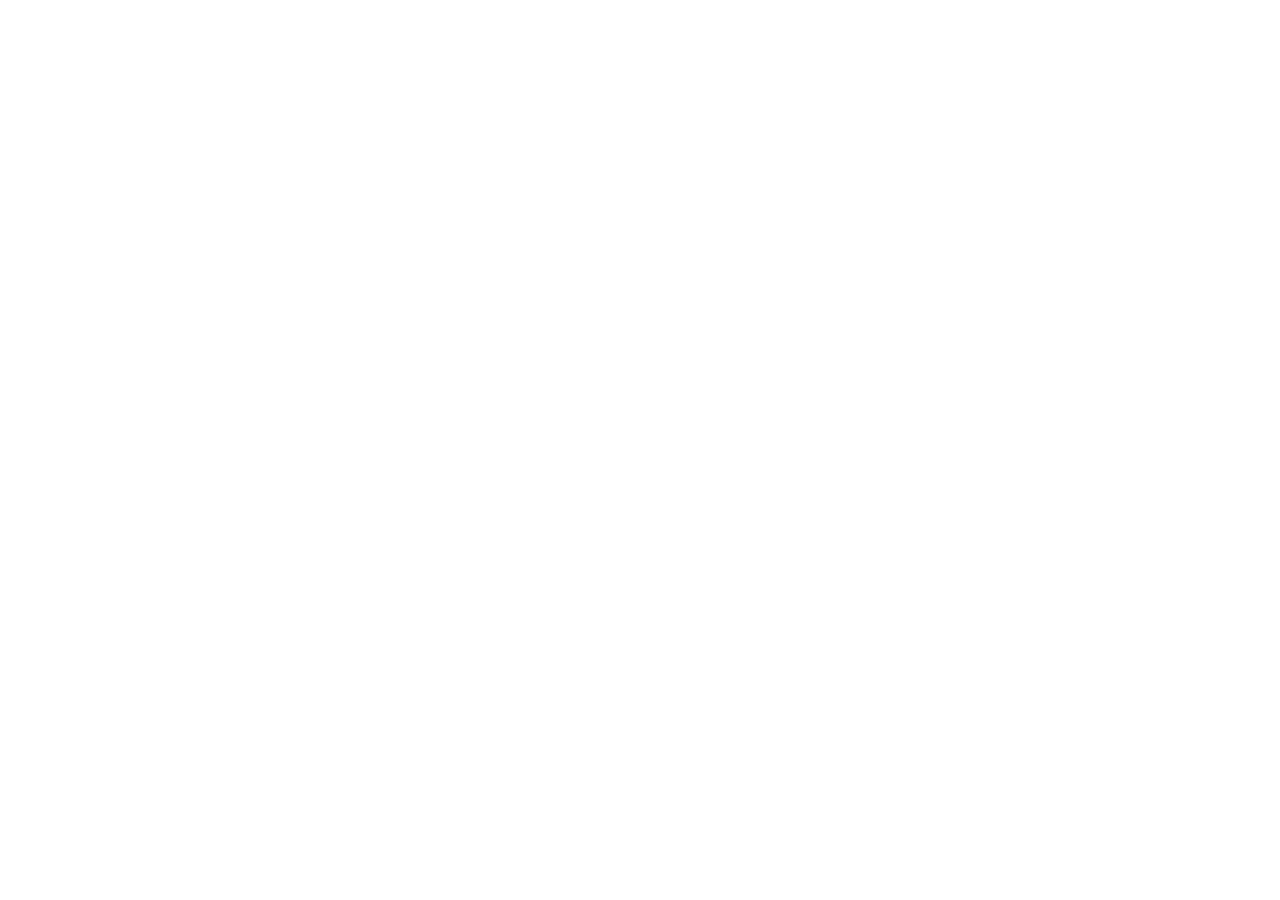
==== index.html @ 85b0a330 "DIO Pakistan" ====
<!doctype html>
<html lang="en">
  <head>
    <meta charset="UTF-8" />
    <meta name="viewport" content="width=device-width, initial-scale=1.0" />
    <title>DIO To-Do List</title>
    <meta name="description" content="A modern, responsive to-do list web application branded for DIO with dark mode, priority tags, categories, due dates, and smooth transitions." />
    <meta property="og:title" content="DIO To-Do List" />
    <meta property="og:description" content="A modern, responsive to-do list web application branded for DIO with dark mode, priority tags, categories, due dates, and smooth transitions." />
    <meta property="og:type" content="website" />
    <meta name="twitter:card" content="summary_large_image" />
    <link rel="preconnect" href="https://fonts.googleapis.com">
    <link rel="preconnect" href="https://fonts.gstatic.com" crossorigin>
    <link href="https://fonts.googleapis.com/css2?family=Outfit:wght@400;500;600;700&family=Plus+Jakarta+Sans:wght@400;500;600&display=swap" rel="stylesheet">
  </head>
  <body class="antialiased min-h-screen">
    <div id="root"></div>
    <script type="module" src="/src/main.tsx"></script>
  </body>
</html>
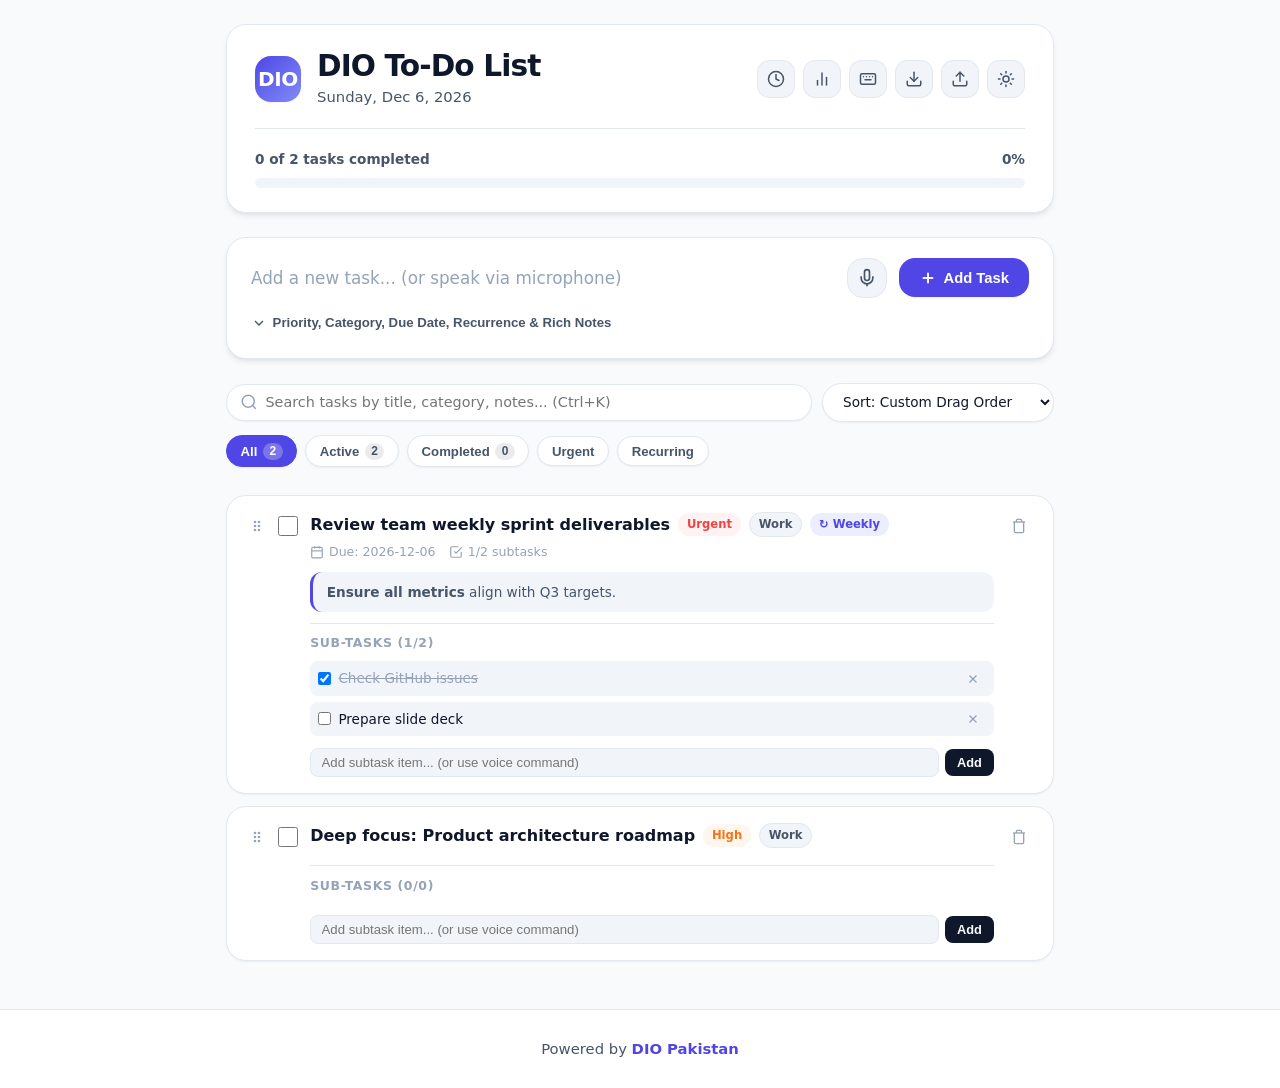
==== commit 7e2de862: "Update index.html" ====
--- a/index.html
+++ b/index.html
@@ -1,21 +1,2461 @@
-<!doctype html>
+<!DOCTYPE html>
 <html lang="en">
-  <head>
-    <meta charset="UTF-8" />
-    <meta name="viewport" content="width=device-width, initial-scale=1.0" />
-    <title>DIO To-Do List</title>
-    <meta name="description" content="A modern, responsive to-do list web application branded for DIO with dark mode, priority tags, categories, due dates, and smooth transitions." />
-    <meta property="og:title" content="DIO To-Do List" />
-    <meta property="og:description" content="A modern, responsive to-do list web application branded for DIO with dark mode, priority tags, categories, due dates, and smooth transitions." />
-    <meta property="og:type" content="website" />
-    <meta name="twitter:card" content="summary_large_image" />
-    <link rel="preconnect" href="https://fonts.googleapis.com">
-    <link rel="preconnect" href="https://fonts.gstatic.com" crossorigin>
-    <link href="https://fonts.googleapis.com/css2?family=Outfit:wght@400;500;600;700&family=Plus+Jakarta+Sans:wght@400;500;600&display=swap" rel="stylesheet">
-  </head>
-  <body class="antialiased min-h-screen">
-    <div id="root"></div>
-    <script type="module" src="/src/main.tsx"></script>
-  </body>
+<head>
+  <meta charset="UTF-8" />
+  <meta name="viewport" content="width=device-width, initial-scale=1.0" />
+  <title>DIO To-Do List</title>
+  <meta name="description" content="DIO To-Do List - Complete Single-File Productivity Suite" />
+  <style>
+    /* =========================================================
+       CSS VARIABLES & THEMES (Light, Dark, Deep Ocean Blue)
+       ========================================================= */
+    :root {
+      --font-sans: system-ui, -apple-system, BlinkMacSystemFont, "Segoe UI", Roboto, Oxygen, Ubuntu, Cantarell, "Helvetica Neue", sans-serif;
+      --font-mono: ui-monospace, SFMono-Regular, Menlo, Monaco, Consolas, monospace;
+
+      /* Light Theme Defaults */
+      --bg-primary: #f8fafc;
+      --bg-surface: #ffffff;
+      --bg-surface-subtle: #f1f5f9;
+      --bg-hover: #e2e8f0;
+      --border-color: #e2e8f0;
+      --border-subtle: #cbd5e1;
+
+      --text-primary: #0f172a;
+      --text-secondary: #475569;
+      --text-muted: #94a3b8;
+
+      --accent-primary: #4f46e5;
+      --accent-primary-hover: #4338ca;
+      --accent-primary-light: #eef2ff;
+      --accent-text: #ffffff;
+
+      --priority-urgent: #ef4444;
+      --priority-urgent-bg: #fef2f2;
+      --priority-high: #f97316;
+      --priority-high-bg: #fff7ed;
+      --priority-medium: #3b82f6;
+      --priority-medium-bg: #eff6ff;
+      --priority-low: #10b981;
+      --priority-low-bg: #ecfdf5;
+
+      --radius-sm: 8px;
+      --radius-md: 12px;
+      --radius-lg: 16px;
+      --radius-xl: 20px;
+      --radius-full: 9999px;
+
+      --shadow-sm: 0 1px 2px 0 rgba(0, 0, 0, 0.05);
+      --shadow-md: 0 4px 6px -1px rgba(0, 0, 0, 0.08), 0 2px 4px -2px rgba(0, 0, 0, 0.06);
+      --shadow-lg: 0 10px 15px -3px rgba(0, 0, 0, 0.08), 0 4px 6px -4px rgba(0, 0, 0, 0.04);
+      --shadow-xl: 0 20px 25px -5px rgba(0, 0, 0, 0.1), 0 8px 10px -6px rgba(0, 0, 0, 0.05);
+      --shadow-floating: 0 12px 24px -4px rgba(79, 70, 229, 0.25);
+
+      --transition-fast: 0.15s ease;
+      --transition-normal: 0.25s cubic-bezier(0.16, 1, 0.3, 1);
+    }
+
+    /* Dark Theme */
+    [data-theme="dark"] {
+      --bg-primary: #090d16;
+      --bg-surface: #131b2e;
+      --bg-surface-subtle: #1c2742;
+      --bg-hover: #263456;
+      --border-color: #24304d;
+      --border-subtle: #33436a;
+
+      --text-primary: #f8fafc;
+      --text-secondary: #cbd5e1;
+      --text-muted: #64748b;
+
+      --accent-primary: #6366f1;
+      --accent-primary-hover: #4f46e5;
+      --accent-primary-light: rgba(99, 102, 241, 0.18);
+      --accent-text: #ffffff;
+
+      --priority-urgent: #f87171;
+      --priority-urgent-bg: rgba(239, 68, 68, 0.15);
+      --priority-high: #fb923c;
+      --priority-high-bg: rgba(249, 115, 22, 0.15);
+      --priority-medium: #60a5fa;
+      --priority-medium-bg: rgba(59, 130, 246, 0.15);
+      --priority-low: #34d399;
+      --priority-low-bg: rgba(16, 185, 129, 0.15);
+
+      --shadow-sm: 0 1px 2px 0 rgba(0, 0, 0, 0.4);
+      --shadow-md: 0 4px 10px rgba(0, 0, 0, 0.5);
+      --shadow-lg: 0 10px 20px rgba(0, 0, 0, 0.6);
+      --shadow-xl: 0 20px 30px rgba(0, 0, 0, 0.7);
+      --shadow-floating: 0 12px 24px -4px rgba(99, 102, 241, 0.3);
+    }
+
+    /* Custom Deep Ocean Blue Theme */
+    [data-theme="blue"] {
+      --bg-primary: #0b192c;
+      --bg-surface: #1e3e62;
+      --bg-surface-subtle: #244870;
+      --bg-hover: #2d5584;
+      --border-color: #2d5584;
+      --border-subtle: #3b6b9e;
+
+      --text-primary: #ffffff;
+      --text-secondary: #d1e2f3;
+      --text-muted: #8eb0d4;
+
+      --accent-primary: #0081c9;
+      --accent-primary-hover: #006eb0;
+      --accent-primary-light: rgba(0, 129, 201, 0.22);
+      --accent-text: #ffffff;
+
+      --priority-urgent: #ff6b6b;
+      --priority-urgent-bg: rgba(255, 107, 107, 0.2);
+      --priority-high: #ffa94d;
+      --priority-high-bg: rgba(255, 169, 77, 0.2);
+      --priority-medium: #4dabf7;
+      --priority-medium-bg: rgba(77, 171, 247, 0.2);
+      --priority-low: #51cf66;
+      --priority-low-bg: rgba(81, 207, 102, 0.2);
+
+      --shadow-sm: 0 1px 2px 0 rgba(0, 0, 0, 0.3);
+      --shadow-md: 0 4px 10px rgba(0, 0, 0, 0.4);
+      --shadow-lg: 0 10px 20px rgba(0, 0, 0, 0.5);
+      --shadow-xl: 0 20px 30px rgba(0, 0, 0, 0.6);
+      --shadow-floating: 0 12px 24px -4px rgba(0, 129, 201, 0.4);
+    }
+
+    /* =========================================================
+       BASE & RESET
+       ========================================================= */
+    *, *::before, *::after {
+      box-sizing: border-box;
+      margin: 0;
+      padding: 0;
+    }
+
+    html {
+      scroll-behavior: smooth;
+      -webkit-tap-highlight-color: transparent;
+    }
+
+    body {
+      font-family: var(--font-sans);
+      background-color: var(--bg-primary);
+      color: var(--text-primary);
+      line-height: 1.5;
+      min-height: 100vh;
+      display: flex;
+      flex-direction: column;
+      transition: background-color var(--transition-normal), color var(--transition-normal);
+      overflow-x: hidden;
+    }
+
+    .app-container {
+      width: 100%;
+      max-width: 860px;
+      margin: 0 auto;
+      padding: 1.5rem 1rem 3rem 1rem;
+      flex: 1;
+      display: flex;
+      flex-direction: column;
+      gap: 1.5rem;
+    }
+
+    /* =========================================================
+       HEADER & MOBILE RESPONSIVENESS
+       ========================================================= */
+    .header-card {
+      background: var(--bg-surface);
+      border: 1px solid var(--border-color);
+      border-radius: var(--radius-xl);
+      padding: 1.5rem 1.75rem;
+      box-shadow: var(--shadow-md);
+      transition: all var(--transition-normal);
+    }
+
+    .header-top {
+      display: flex;
+      align-items: center;
+      justify-content: space-between;
+      gap: 1rem;
+      flex-wrap: wrap;
+    }
+
+    .header-brand {
+      display: flex;
+      align-items: center;
+      gap: 1rem;
+    }
+
+    .logo-badge {
+      width: 46px;
+      height: 46px;
+      border-radius: var(--radius-lg);
+      background: linear-gradient(135deg, var(--accent-primary), #818cf8);
+      color: #ffffff;
+      display: flex;
+      align-items: center;
+      justify-content: center;
+      font-weight: 800;
+      font-size: 1.25rem;
+      letter-spacing: -0.02em;
+      box-shadow: var(--shadow-sm);
+      flex-shrink: 0;
+    }
+
+    .header-titles {
+      display: flex;
+      flex-direction: column;
+    }
+
+    .app-title {
+      font-size: 1.85rem;
+      font-weight: 800;
+      letter-spacing: -0.03em;
+      color: var(--text-primary);
+      line-height: 1.15;
+    }
+
+    .header-date {
+      font-size: 0.925rem;
+      font-weight: 500;
+      color: var(--text-secondary);
+      margin-top: 0.2rem;
+    }
+
+    .header-controls {
+      display: flex;
+      align-items: center;
+      gap: 0.5rem;
+      flex-wrap: wrap;
+    }
+
+    .icon-btn {
+      background: var(--bg-surface-subtle);
+      border: 1px solid var(--border-color);
+      color: var(--text-secondary);
+      border-radius: var(--radius-md);
+      width: 38px;
+      height: 38px;
+      display: inline-flex;
+      align-items: center;
+      justify-content: center;
+      cursor: pointer;
+      transition: all var(--transition-fast);
+      position: relative;
+    }
+
+    .icon-btn:hover {
+      background: var(--bg-hover);
+      color: var(--text-primary);
+      border-color: var(--border-subtle);
+      transform: translateY(-1px);
+    }
+
+    .icon-btn:active {
+      transform: translateY(0);
+    }
+
+    .icon-btn svg {
+      width: 18px;
+      height: 18px;
+      stroke-width: 2;
+      stroke: currentColor;
+      fill: none;
+      stroke-linecap: round;
+      stroke-linejoin: round;
+    }
+
+    /* Mobile media queries: prominent title, date & centered controls */
+    @media (max-width: 640px) {
+      .header-card {
+        padding: 1.25rem 1rem;
+        text-align: center;
+      }
+      .header-top {
+        flex-direction: column;
+        align-items: center;
+        justify-content: center;
+        gap: 1rem;
+      }
+      .header-brand {
+        flex-direction: column;
+        align-items: center;
+        text-align: center;
+        gap: 0.75rem;
+      }
+      .app-title {
+        font-size: 2.15rem !important;
+        font-weight: 900;
+        line-height: 1.1;
+      }
+      .header-date {
+        font-size: 1.05rem !important;
+        font-weight: 600;
+        margin-top: 0.35rem;
+      }
+      .header-controls {
+        width: 100%;
+        justify-content: center;
+        gap: 0.65rem;
+      }
+      .icon-btn {
+        width: 42px;
+        height: 42px;
+      }
+    }
+
+    /* =========================================================
+       PROGRESS BAR
+       ========================================================= */
+    .progress-section {
+      margin-top: 1.25rem;
+      padding-top: 1.25rem;
+      border-top: 1px solid var(--border-color);
+    }
+
+    .progress-labels {
+      display: flex;
+      justify-content: space-between;
+      align-items: center;
+      font-size: 0.85rem;
+      font-weight: 600;
+      color: var(--text-secondary);
+      margin-bottom: 0.5rem;
+    }
+
+    .progress-track {
+      width: 100%;
+      height: 10px;
+      background: var(--bg-surface-subtle);
+      border-radius: var(--radius-full);
+      overflow: hidden;
+      position: relative;
+    }
+
+    .progress-fill {
+      height: 100%;
+      background: linear-gradient(90deg, var(--accent-primary), #10b981);
+      border-radius: var(--radius-full);
+      transition: width 0.4s cubic-bezier(0.16, 1, 0.3, 1);
+      width: 0%;
+    }
+
+    /* =========================================================
+       TASK INPUT AREA
+       ========================================================= */
+    .task-input-card {
+      background: var(--bg-surface);
+      border: 1px solid var(--border-color);
+      border-radius: var(--radius-xl);
+      padding: 1.25rem 1.5rem;
+      box-shadow: var(--shadow-md);
+      display: flex;
+      flex-direction: column;
+      gap: 0.85rem;
+      transition: all var(--transition-normal);
+    }
+
+    .task-input-main {
+      display: flex;
+      align-items: center;
+      gap: 0.75rem;
+    }
+
+    .task-main-input {
+      flex: 1;
+      font-family: inherit;
+      font-size: 1.05rem;
+      font-weight: 500;
+      color: var(--text-primary);
+      background: transparent;
+      border: none;
+      outline: none;
+    }
+
+    .task-main-input::placeholder {
+      color: var(--text-muted);
+    }
+
+    .voice-btn {
+      background: var(--bg-surface-subtle);
+      border: 1px solid var(--border-color);
+      color: var(--text-secondary);
+      border-radius: var(--radius-lg);
+      width: 40px;
+      height: 40px;
+      display: inline-flex;
+      align-items: center;
+      justify-content: center;
+      cursor: pointer;
+      transition: all var(--transition-fast);
+      flex-shrink: 0;
+    }
+
+    .voice-btn:hover {
+      color: var(--text-primary);
+      background: var(--bg-hover);
+    }
+
+    .voice-btn.listening {
+      background: #ef4444;
+      color: #ffffff;
+      border-color: #dc2626;
+      animation: pulse 1.2s infinite;
+    }
+
+    @keyframes pulse {
+      0% { transform: scale(1); box-shadow: 0 0 0 0 rgba(239, 68, 68, 0.5); }
+      70% { transform: scale(1.05); box-shadow: 0 0 0 10px rgba(239, 68, 68, 0); }
+      100% { transform: scale(1); box-shadow: 0 0 0 0 rgba(239, 68, 68, 0); }
+    }
+
+    .add-task-btn {
+      background: var(--accent-primary);
+      color: var(--accent-text);
+      border: none;
+      border-radius: var(--radius-lg);
+      padding: 0.65rem 1.25rem;
+      font-size: 0.925rem;
+      font-weight: 600;
+      display: inline-flex;
+      align-items: center;
+      gap: 0.4rem;
+      cursor: pointer;
+      transition: all var(--transition-fast);
+      box-shadow: var(--shadow-sm);
+      flex-shrink: 0;
+    }
+
+    .add-task-btn:hover {
+      background: var(--accent-primary-hover);
+      transform: translateY(-1px);
+      box-shadow: var(--shadow-md);
+    }
+
+    .voice-banner {
+      display: none;
+      padding: 0.6rem 0.9rem;
+      border-radius: var(--radius-md);
+      font-size: 0.85rem;
+      animation: fadeIn 0.2s ease-out;
+    }
+
+    .voice-banner.active {
+      display: flex;
+      align-items: center;
+      justify-content: space-between;
+      background: #fef2f2;
+      border: 1px solid #fecaca;
+      color: #b91c1c;
+    }
+
+    [data-theme="dark"] .voice-banner.active {
+      background: rgba(239, 68, 68, 0.15);
+      border-color: rgba(239, 68, 68, 0.3);
+      color: #fca5a5;
+    }
+
+    .voice-feedback {
+      display: none;
+      padding: 0.6rem 0.9rem;
+      border-radius: var(--radius-md);
+      font-size: 0.85rem;
+      font-weight: 500;
+    }
+
+    .voice-feedback.success {
+      display: flex;
+      align-items: center;
+      gap: 0.5rem;
+      background: #ecfdf5;
+      border: 1px solid #a7f3d0;
+      color: #065f46;
+    }
+
+    .voice-feedback.error {
+      display: flex;
+      align-items: center;
+      gap: 0.5rem;
+      background: #fef2f2;
+      border: 1px solid #fecaca;
+      color: #991b1b;
+    }
+
+    [data-theme="dark"] .voice-feedback.success {
+      background: rgba(16, 185, 129, 0.15);
+      border-color: rgba(16, 185, 129, 0.3);
+      color: #6ee7b7;
+    }
+
+    [data-theme="dark"] .voice-feedback.error {
+      background: rgba(239, 68, 68, 0.15);
+      border-color: rgba(239, 68, 68, 0.3);
+      color: #fca5a5;
+    }
+
+    .task-details-toggle {
+      background: none;
+      border: none;
+      color: var(--text-secondary);
+      font-size: 0.825rem;
+      font-weight: 600;
+      cursor: pointer;
+      display: inline-flex;
+      align-items: center;
+      gap: 0.35rem;
+      padding: 0.2rem 0;
+    }
+
+    .task-details-toggle:hover {
+      color: var(--text-primary);
+    }
+
+    .task-details-panel {
+      display: none;
+      flex-direction: column;
+      gap: 0.85rem;
+      padding-top: 0.85rem;
+      border-top: 1px dashed var(--border-color);
+    }
+
+    .task-details-panel.open {
+      display: flex;
+    }
+
+    .details-grid {
+      display: grid;
+      grid-template-columns: repeat(auto-fit, minmax(180px, 1fr));
+      gap: 0.75rem;
+    }
+
+    .form-group {
+      display: flex;
+      flex-direction: column;
+      gap: 0.3rem;
+    }
+
+    .form-group label {
+      font-size: 0.75rem;
+      font-weight: 700;
+      text-transform: uppercase;
+      letter-spacing: 0.04em;
+      color: var(--text-muted);
+    }
+
+    .form-select, .form-input {
+      font-family: inherit;
+      font-size: 0.875rem;
+      padding: 0.5rem 0.75rem;
+      border-radius: var(--radius-md);
+      border: 1px solid var(--border-color);
+      background: var(--bg-surface-subtle);
+      color: var(--text-primary);
+      outline: none;
+      transition: border-color var(--transition-fast);
+    }
+
+    .form-select:focus, .form-input:focus {
+      border-color: var(--accent-primary);
+    }
+
+    /* Rich Text Toolbar for Task Notes */
+    .richtext-toolbar {
+      display: flex;
+      align-items: center;
+      gap: 0.25rem;
+      background: var(--bg-surface-subtle);
+      border: 1px solid var(--border-color);
+      border-bottom: none;
+      border-top-left-radius: var(--radius-md);
+      border-top-right-radius: var(--radius-md);
+      padding: 0.35rem 0.5rem;
+      flex-wrap: wrap;
+    }
+
+    .rt-btn {
+      background: transparent;
+      border: none;
+      color: var(--text-secondary);
+      border-radius: var(--radius-sm);
+      width: 28px;
+      height: 28px;
+      display: inline-flex;
+      align-items: center;
+      justify-content: center;
+      font-size: 0.85rem;
+      font-weight: 700;
+      cursor: pointer;
+    }
+
+    .rt-btn:hover {
+      background: var(--bg-hover);
+      color: var(--text-primary);
+    }
+
+    .richtext-editor {
+      min-height: 70px;
+      max-height: 160px;
+      overflow-y: auto;
+      border: 1px solid var(--border-color);
+      border-bottom-left-radius: var(--radius-md);
+      border-bottom-right-radius: var(--radius-md);
+      padding: 0.6rem 0.75rem;
+      font-size: 0.875rem;
+      color: var(--text-primary);
+      background: var(--bg-surface-subtle);
+      outline: none;
+    }
+
+    .richtext-editor:focus {
+      border-color: var(--accent-primary);
+    }
+
+    /* =========================================================
+       SEARCH, FILTERS & CATEGORIES
+       ========================================================= */
+    .controls-bar {
+      display: flex;
+      flex-direction: column;
+      gap: 0.85rem;
+    }
+
+    .search-row {
+      display: flex;
+      gap: 0.65rem;
+      align-items: center;
+    }
+
+    .search-box {
+      flex: 1;
+      position: relative;
+      display: flex;
+      align-items: center;
+    }
+
+    .search-icon {
+      position: absolute;
+      left: 0.85rem;
+      color: var(--text-muted);
+      pointer-events: none;
+      width: 18px;
+      height: 18px;
+    }
+
+    .search-input {
+      width: 100%;
+      padding: 0.6rem 1rem 0.6rem 2.4rem;
+      border-radius: var(--radius-xl);
+      border: 1px solid var(--border-color);
+      background: var(--bg-surface);
+      color: var(--text-primary);
+      font-family: inherit;
+      font-size: 0.9rem;
+      outline: none;
+      box-shadow: var(--shadow-sm);
+      transition: all var(--transition-fast);
+    }
+
+    .search-input:focus {
+      border-color: var(--accent-primary);
+      box-shadow: 0 0 0 3px var(--accent-primary-light);
+    }
+
+    .sort-select {
+      font-family: inherit;
+      font-size: 0.85rem;
+      font-weight: 500;
+      padding: 0.6rem 1rem;
+      border-radius: var(--radius-xl);
+      border: 1px solid var(--border-color);
+      background: var(--bg-surface);
+      color: var(--text-primary);
+      outline: none;
+      cursor: pointer;
+      box-shadow: var(--shadow-sm);
+    }
+
+    .filter-pills {
+      display: flex;
+      align-items: center;
+      gap: 0.5rem;
+      overflow-x: auto;
+      padding-bottom: 0.25rem;
+      scrollbar-width: none;
+    }
+
+    .filter-pills::-webkit-scrollbar {
+      display: none;
+    }
+
+    .filter-pill {
+      background: var(--bg-surface);
+      border: 1px solid var(--border-color);
+      color: var(--text-secondary);
+      padding: 0.4rem 0.85rem;
+      border-radius: var(--radius-full);
+      font-size: 0.825rem;
+      font-weight: 600;
+      cursor: pointer;
+      white-space: nowrap;
+      transition: all var(--transition-fast);
+      box-shadow: var(--shadow-sm);
+      display: inline-flex;
+      align-items: center;
+      gap: 0.35rem;
+    }
+
+    .filter-pill:hover {
+      background: var(--bg-surface-subtle);
+      color: var(--text-primary);
+    }
+
+    .filter-pill.active {
+      background: var(--accent-primary);
+      color: var(--accent-text);
+      border-color: var(--accent-primary);
+    }
+
+    .filter-count {
+      background: rgba(0, 0, 0, 0.08);
+      padding: 0.1rem 0.4rem;
+      border-radius: var(--radius-full);
+      font-size: 0.75rem;
+    }
+
+    .filter-pill.active .filter-count {
+      background: rgba(255, 255, 255, 0.25);
+    }
+
+    /* =========================================================
+       TASK LIST & DRAG-AND-DROP REORDERING
+       ========================================================= */
+    .task-list {
+      list-style: none;
+      display: flex;
+      flex-direction: column;
+      gap: 0.75rem;
+    }
+
+    .task-item {
+      background: var(--bg-surface);
+      border: 1px solid var(--border-color);
+      border-radius: var(--radius-xl);
+      padding: 1rem 1.25rem;
+      box-shadow: var(--shadow-sm);
+      display: flex;
+      flex-direction: column;
+      gap: 0.75rem;
+      transition: transform var(--transition-fast), box-shadow var(--transition-fast), border-color var(--transition-fast);
+      position: relative;
+    }
+
+    .task-item:hover {
+      box-shadow: var(--shadow-md);
+      border-color: var(--border-subtle);
+    }
+
+    .task-item.dragging {
+      opacity: 0.5;
+      transform: scale(0.98);
+      border-style: dashed;
+    }
+
+    .task-item.drag-over {
+      border-color: var(--accent-primary);
+      box-shadow: 0 0 0 2px var(--accent-primary);
+    }
+
+    .task-item.completed-task {
+      opacity: 0.7;
+    }
+
+    .task-item.completed-task .task-title-text {
+      text-decoration: line-through;
+      color: var(--text-muted);
+    }
+
+    .task-main-row {
+      display: flex;
+      align-items: flex-start;
+      gap: 0.75rem;
+    }
+
+    .drag-handle {
+      cursor: grab;
+      color: var(--text-muted);
+      margin-top: 0.25rem;
+      padding: 0.1rem;
+      display: inline-flex;
+      align-items: center;
+      justify-content: center;
+    }
+
+    .drag-handle:active {
+      cursor: grabbing;
+    }
+
+    .task-checkbox {
+      margin-top: 0.25rem;
+      width: 20px;
+      height: 20px;
+      border-radius: var(--radius-sm);
+      accent-color: var(--accent-primary);
+      cursor: pointer;
+    }
+
+    .task-content {
+      flex: 1;
+      display: flex;
+      flex-direction: column;
+      gap: 0.35rem;
+      min-width: 0;
+    }
+
+    .task-title-row {
+      display: flex;
+      align-items: center;
+      gap: 0.5rem;
+      flex-wrap: wrap;
+    }
+
+    .task-title-text {
+      font-size: 1rem;
+      font-weight: 600;
+      color: var(--text-primary);
+      word-break: break-word;
+    }
+
+    .badge {
+      font-size: 0.725rem;
+      font-weight: 700;
+      padding: 0.18rem 0.55rem;
+      border-radius: var(--radius-full);
+      display: inline-flex;
+      align-items: center;
+      gap: 0.25rem;
+      text-transform: capitalize;
+    }
+
+    .badge-urgent { background: var(--priority-urgent-bg); color: var(--priority-urgent); }
+    .badge-high { background: var(--priority-high-bg); color: var(--priority-high); }
+    .badge-medium { background: var(--priority-medium-bg); color: var(--priority-medium); }
+    .badge-low { background: var(--priority-low-bg); color: var(--priority-low); }
+
+    .badge-category {
+      background: var(--bg-surface-subtle);
+      color: var(--text-secondary);
+      border: 1px solid var(--border-color);
+    }
+
+    .badge-recurring {
+      background: rgba(129, 140, 248, 0.15);
+      color: #4f46e5;
+    }
+
+    [data-theme="dark"] .badge-recurring {
+      color: #a5b4fc;
+    }
+
+    .task-meta-row {
+      display: flex;
+      align-items: center;
+      gap: 0.85rem;
+      font-size: 0.785rem;
+      color: var(--text-muted);
+      flex-wrap: wrap;
+    }
+
+    .meta-item {
+      display: inline-flex;
+      align-items: center;
+      gap: 0.3rem;
+    }
+
+    .meta-item.overdue {
+      color: #ef4444;
+      font-weight: 600;
+    }
+
+    .task-actions {
+      display: flex;
+      align-items: center;
+      gap: 0.35rem;
+    }
+
+    .action-btn {
+      background: transparent;
+      border: none;
+      color: var(--text-muted);
+      padding: 0.35rem;
+      border-radius: var(--radius-sm);
+      cursor: pointer;
+      display: inline-flex;
+      align-items: center;
+      justify-content: center;
+      transition: all var(--transition-fast);
+    }
+
+    .action-btn:hover {
+      background: var(--bg-surface-subtle);
+      color: var(--text-primary);
+    }
+
+    .action-btn.delete-btn:hover {
+      color: #ef4444;
+      background: #fef2f2;
+    }
+
+    [data-theme="dark"] .action-btn.delete-btn:hover {
+      background: rgba(239, 68, 68, 0.2);
+    }
+
+    /* Sub-tasks Section */
+    .subtasks-box {
+      margin-top: 0.35rem;
+      padding-top: 0.65rem;
+      border-top: 1px solid var(--border-color);
+      display: flex;
+      flex-direction: column;
+      gap: 0.5rem;
+    }
+
+    .subtask-header {
+      display: flex;
+      align-items: center;
+      justify-content: space-between;
+      font-size: 0.78rem;
+      font-weight: 700;
+      text-transform: uppercase;
+      letter-spacing: 0.05em;
+      color: var(--text-muted);
+    }
+
+    .subtask-list {
+      list-style: none;
+      display: flex;
+      flex-direction: column;
+      gap: 0.35rem;
+    }
+
+    .subtask-item {
+      display: flex;
+      align-items: center;
+      justify-content: space-between;
+      gap: 0.5rem;
+      padding: 0.3rem 0.5rem;
+      background: var(--bg-surface-subtle);
+      border-radius: var(--radius-sm);
+      font-size: 0.85rem;
+    }
+
+    .subtask-label {
+      display: flex;
+      align-items: center;
+      gap: 0.45rem;
+      cursor: pointer;
+      flex: 1;
+    }
+
+    .subtask-label.completed span {
+      text-decoration: line-through;
+      color: var(--text-muted);
+    }
+
+    .subtask-add-form {
+      display: flex;
+      align-items: center;
+      gap: 0.4rem;
+      margin-top: 0.2rem;
+    }
+
+    .subtask-input {
+      flex: 1;
+      padding: 0.4rem 0.65rem;
+      border-radius: var(--radius-sm);
+      border: 1px solid var(--border-color);
+      background: var(--bg-surface-subtle);
+      color: var(--text-primary);
+      font-size: 0.825rem;
+      outline: none;
+    }
+
+    .subtask-input:focus {
+      border-color: var(--accent-primary);
+    }
+
+    .subtask-btn {
+      padding: 0.4rem 0.75rem;
+      background: var(--text-primary);
+      color: var(--bg-primary);
+      border: none;
+      border-radius: var(--radius-sm);
+      font-size: 0.8rem;
+      font-weight: 600;
+      cursor: pointer;
+    }
+
+    .task-notes-preview {
+      background: var(--bg-surface-subtle);
+      padding: 0.6rem 0.85rem;
+      border-radius: var(--radius-md);
+      font-size: 0.85rem;
+      color: var(--text-secondary);
+      border-left: 3px solid var(--accent-primary);
+      margin-top: 0.3rem;
+    }
+
+    .empty-state {
+      text-align: center;
+      padding: 3rem 1.5rem;
+      background: var(--bg-surface);
+      border: 2px dashed var(--border-color);
+      border-radius: var(--radius-xl);
+      color: var(--text-muted);
+      display: flex;
+      flex-direction: column;
+      align-items: center;
+      gap: 0.75rem;
+    }
+
+    .empty-state svg {
+      width: 48px;
+      height: 48px;
+      color: var(--text-muted);
+      opacity: 0.6;
+    }
+
+    /* =========================================================
+       MODALS (Pomodoro, Analytics, Shortcuts)
+       ========================================================= */
+    .modal-overlay {
+      position: fixed;
+      inset: 0;
+      background: rgba(0, 0, 0, 0.6);
+      backdrop-filter: blur(4px);
+      display: none;
+      align-items: center;
+      justify-content: center;
+      z-index: 1000;
+      padding: 1rem;
+      animation: fadeIn 0.2s ease-out;
+    }
+
+    .modal-overlay.open {
+      display: flex;
+    }
+
+    .modal-card {
+      background: var(--bg-surface);
+      border: 1px solid var(--border-color);
+      border-radius: var(--radius-xl);
+      box-shadow: var(--shadow-xl);
+      width: 100%;
+      max-width: 540px;
+      max-height: 90vh;
+      overflow-y: auto;
+      padding: 1.75rem;
+      position: relative;
+      animation: modalPop 0.25s cubic-bezier(0.16, 1, 0.3, 1);
+    }
+
+    @keyframes modalPop {
+      0% { transform: scale(0.95) translateY(10px); opacity: 0; }
+      100% { transform: scale(1) translateY(0); opacity: 1; }
+    }
+
+    @keyframes fadeIn {
+      from { opacity: 0; }
+      to { opacity: 1; }
+    }
+
+    .modal-header {
+      display: flex;
+      align-items: center;
+      justify-content: space-between;
+      margin-bottom: 1.25rem;
+      padding-bottom: 0.75rem;
+      border-bottom: 1px solid var(--border-color);
+    }
+
+    .modal-title {
+      font-size: 1.25rem;
+      font-weight: 700;
+      color: var(--text-primary);
+      display: flex;
+      align-items: center;
+      gap: 0.5rem;
+    }
+
+    .modal-close {
+      background: transparent;
+      border: none;
+      color: var(--text-muted);
+      cursor: pointer;
+      padding: 0.3rem;
+      border-radius: var(--radius-sm);
+    }
+
+    .modal-close:hover {
+      color: var(--text-primary);
+      background: var(--bg-hover);
+    }
+
+    /* Pomodoro Timer Modal */
+    .pomo-display {
+      text-align: center;
+      padding: 1.5rem 0;
+    }
+
+    .pomo-mode-tabs {
+      display: flex;
+      justify-content: center;
+      gap: 0.5rem;
+      margin-bottom: 1.25rem;
+    }
+
+    .pomo-tab {
+      padding: 0.4rem 0.85rem;
+      border-radius: var(--radius-full);
+      border: 1px solid var(--border-color);
+      background: var(--bg-surface-subtle);
+      color: var(--text-secondary);
+      font-size: 0.85rem;
+      font-weight: 600;
+      cursor: pointer;
+    }
+
+    .pomo-tab.active {
+      background: var(--accent-primary);
+      color: #fff;
+      border-color: var(--accent-primary);
+    }
+
+    .pomo-time {
+      font-family: var(--font-mono);
+      font-size: 4rem;
+      font-weight: 800;
+      letter-spacing: -0.02em;
+      color: var(--text-primary);
+      margin-bottom: 1.25rem;
+    }
+
+    .pomo-controls {
+      display: flex;
+      justify-content: center;
+      gap: 0.75rem;
+    }
+
+    .pomo-btn {
+      padding: 0.65rem 1.5rem;
+      border-radius: var(--radius-lg);
+      font-weight: 700;
+      font-size: 0.95rem;
+      cursor: pointer;
+      border: none;
+    }
+
+    .pomo-btn.start { background: var(--accent-primary); color: #fff; }
+    .pomo-btn.pause { background: #f97316; color: #fff; }
+    .pomo-btn.reset { background: var(--bg-surface-subtle); border: 1px solid var(--border-color); color: var(--text-primary); }
+
+    /* Analytics Modal */
+    .analytics-grid {
+      display: grid;
+      grid-template-columns: repeat(2, 1fr);
+      gap: 1rem;
+      margin-bottom: 1.5rem;
+    }
+
+    .stat-card {
+      background: var(--bg-surface-subtle);
+      padding: 1rem;
+      border-radius: var(--radius-lg);
+      border: 1px solid var(--border-color);
+      text-align: center;
+    }
+
+    .stat-value {
+      font-size: 1.85rem;
+      font-weight: 800;
+      color: var(--accent-primary);
+    }
+
+    .stat-label {
+      font-size: 0.8rem;
+      font-weight: 600;
+      color: var(--text-muted);
+      text-transform: uppercase;
+      letter-spacing: 0.04em;
+    }
+
+    .analytics-bars {
+      display: flex;
+      flex-direction: column;
+      gap: 0.75rem;
+    }
+
+    .bar-row {
+      display: flex;
+      flex-direction: column;
+      gap: 0.25rem;
+    }
+
+    .bar-meta {
+      display: flex;
+      justify-content: space-between;
+      font-size: 0.8rem;
+      font-weight: 600;
+      color: var(--text-secondary);
+    }
+
+    .bar-track {
+      height: 8px;
+      background: var(--bg-surface-subtle);
+      border-radius: var(--radius-full);
+      overflow: hidden;
+    }
+
+    .bar-fill {
+      height: 100%;
+      background: var(--accent-primary);
+      border-radius: var(--radius-full);
+    }
+
+    /* Shortcuts Table */
+    .shortcuts-list {
+      display: flex;
+      flex-direction: column;
+      gap: 0.65rem;
+    }
+
+    .shortcut-row {
+      display: flex;
+      align-items: center;
+      justify-content: space-between;
+      padding: 0.45rem 0.65rem;
+      background: var(--bg-surface-subtle);
+      border-radius: var(--radius-md);
+      font-size: 0.875rem;
+    }
+
+    .shortcut-key {
+      font-family: var(--font-mono);
+      background: var(--bg-surface);
+      border: 1px solid var(--border-subtle);
+      border-bottom-width: 2px;
+      padding: 0.15rem 0.5rem;
+      border-radius: var(--radius-sm);
+      font-size: 0.75rem;
+      font-weight: 700;
+      color: var(--text-primary);
+    }
+
+    /* =========================================================
+       FLOATING SCROLL TO TOP BUTTON
+       ========================================================= */
+    .scroll-top-btn {
+      position: fixed;
+      bottom: 2rem;
+      right: 2rem;
+      width: 48px;
+      height: 48px;
+      border-radius: var(--radius-full);
+      background: var(--accent-primary);
+      color: var(--accent-text);
+      border: none;
+      box-shadow: var(--shadow-floating);
+      display: flex;
+      align-items: center;
+      justify-content: center;
+      cursor: pointer;
+      opacity: 0;
+      visibility: hidden;
+      transform: translateY(15px);
+      transition: all var(--transition-normal);
+      z-index: 99;
+    }
+
+    .scroll-top-btn.visible {
+      opacity: 1;
+      visibility: visible;
+      transform: translateY(0);
+    }
+
+    .scroll-top-btn:hover {
+      background: var(--accent-primary-hover);
+      transform: translateY(-3px);
+      box-shadow: 0 16px 28px -4px rgba(79, 70, 229, 0.4);
+    }
+
+    .scroll-top-btn svg {
+      width: 22px;
+      height: 22px;
+      stroke-width: 2.5;
+    }
+
+    /* =========================================================
+       FOOTER
+       ========================================================= */
+    .app-footer {
+      width: 100%;
+      text-align: center;
+      padding: 1.75rem 1rem;
+      font-size: 0.925rem;
+      font-weight: 500;
+      color: var(--text-secondary);
+      border-top: 1px solid var(--border-color);
+      background: var(--bg-surface);
+      margin-top: auto;
+    }
+
+    .app-footer a {
+      color: var(--accent-primary);
+      text-decoration: none;
+      font-weight: 700;
+      transition: color var(--transition-fast);
+    }
+
+    .app-footer a:hover {
+      text-decoration: underline;
+      color: var(--accent-primary-hover);
+    }
+
+    #import-file-input {
+      display: none;
+    }
+  </style>
+</head>
+<body>
+
+  <!-- Floating Scroll To Top Button -->
+  <button id="scroll-top-btn" class="scroll-top-btn" aria-label="Scroll to top of page" title="Scroll to top">
+    <svg viewBox="0 0 24 24" fill="none" stroke="currentColor" stroke-linecap="round" stroke-linejoin="round">
+      <path d="m18 15-6-6-6 6"/>
+    </svg>
+  </button>
+
+  <div class="app-container">
+    <!-- Header -->
+    <header class="header-card">
+      <div class="header-top">
+        <div class="header-brand">
+          <div class="logo-badge">DIO</div>
+          <div class="header-titles">
+            <h1 class="app-title" id="app-title">DIO To-Do List</h1>
+            <p class="header-date" id="header-date">Loading date...</p>
+          </div>
+        </div>
+
+        <!-- Centered Control Icons on Mobile View -->
+        <div class="header-controls">
+          <button class="icon-btn" id="btn-open-pomo" title="Pomodoro Timer (P)" aria-label="Open Pomodoro Timer">
+            <svg viewBox="0 0 24 24"><circle cx="12" cy="12" r="10"/><polyline points="12 6 12 12 16 14"/></svg>
+          </button>
+          <button class="icon-btn" id="btn-open-analytics" title="Productivity Analytics (A)" aria-label="Open Analytics">
+            <svg viewBox="0 0 24 24"><line x1="18" y1="20" x2="18" y2="10"/><line x1="12" y1="20" x2="12" y2="4"/><line x1="6" y1="20" x2="6" y2="14"/></svg>
+          </button>
+          <button class="icon-btn" id="btn-open-shortcuts" title="Keyboard Shortcuts (?)" aria-label="Open Keyboard Shortcuts">
+            <svg viewBox="0 0 24 24"><rect width="20" height="14" x="2" y="5" rx="2"/><line x1="6" x2="6.01" y1="9" y2="9"/><line x1="10" x2="10.01" y1="9" y2="9"/><line x1="14" x2="14.01" y1="9" y2="9"/><line x1="18" x2="18.01" y1="9" y2="9"/><line x1="8" x2="16" y1="13" y2="13"/></svg>
+          </button>
+          <button class="icon-btn" id="btn-export" title="Export Tasks (JSON)" aria-label="Export Tasks">
+            <svg viewBox="0 0 24 24"><path d="M21 15v4a2 2 0 0 1-2 2H5a2 2 0 0 1-2-2v-4"/><polyline points="7 10 12 15 17 10"/><line x1="12" x2="12" y1="15" y2="3"/></svg>
+          </button>
+          <button class="icon-btn" id="btn-import-trigger" title="Import Tasks (JSON)" aria-label="Import Tasks">
+            <svg viewBox="0 0 24 24"><path d="M21 15v4a2 2 0 0 1-2 2H5a2 2 0 0 1-2-2v-4"/><polyline points="17 8 12 3 7 8"/><line x1="12" x2="12" y1="3" y2="15"/></svg>
+          </button>
+          <button class="icon-btn" id="btn-theme-toggle" title="Switch Theme (Light, Dark, Custom Blue)" aria-label="Switch Theme">
+            <svg id="theme-icon" viewBox="0 0 24 24"><circle cx="12" cy="12" r="4"/><path d="M12 2v2"/><path d="M12 20v2"/><path d="m4.93 4.93 1.41 1.41"/><path d="m17.66 17.66 1.41 1.41"/><path d="M2 12h2"/><path d="M20 12h2"/><path d="m6.34 17.66-1.41 1.41"/><path d="m19.07 4.93-1.41 1.41"/></svg>
+          </button>
+        </div>
+      </div>
+
+      <!-- Task Completion Progress Bar -->
+      <div class="progress-section">
+        <div class="progress-labels">
+          <span id="progress-text">0 of 0 tasks completed</span>
+          <span id="progress-pct">0%</span>
+        </div>
+        <div class="progress-track">
+          <div class="progress-fill" id="progress-fill"></div>
+        </div>
+      </div>
+    </header>
+
+    <!-- Task Input Section with Voice Integration -->
+    <section class="task-input-card">
+      <div class="task-input-main">
+        <input
+          type="text"
+          id="task-title-input"
+          class="task-main-input"
+          placeholder="Add a new task... (or speak via microphone)"
+          autocomplete="off"
+        />
+        <button id="btn-voice-input" class="voice-btn" title="Voice Input (Say 'add subtask to [task] [subtask]')">
+          <svg viewBox="0 0 24 24" width="20" height="20" stroke="currentColor" fill="none" stroke-width="2"><path d="M12 2a3 3 0 0 0-3 3v7a3 3 0 0 0 6 0V5a3 3 0 0 0-3-3Z"/><path d="M19 10v2a7 7 0 0 1-14 0v-2"/><line x1="12" x2="12" y1="19" y2="22"/></svg>
+        </button>
+        <button id="btn-add-task" class="add-task-btn">
+          <svg viewBox="0 0 24 24" width="18" height="18" stroke="currentColor" fill="none" stroke-width="2.5"><line x1="12" y1="5" x2="12" y2="19"/><line x1="5" y1="12" x2="19" y2="12"/></svg>
+          <span>Add Task</span>
+        </button>
+      </div>
+
+      <!-- Voice Listening Active Banner -->
+      <div id="voice-banner" class="voice-banner">
+        <span id="voice-status-text">🎙️ Listening... Speak your task or say "add subtask to [task] [subtask]"</span>
+        <button id="btn-stop-voice" class="subtask-btn" style="padding: 0.2rem 0.5rem;">Done</button>
+      </div>
+
+      <!-- Voice Feedback Banner -->
+      <div id="voice-feedback" class="voice-feedback"></div>
+
+      <!-- Expandable Options Toggle -->
+      <div>
+        <button type="button" id="toggle-details-btn" class="task-details-toggle">
+          <svg viewBox="0 0 24 24" width="16" height="16" stroke="currentColor" fill="none" stroke-width="2"><path d="m6 9 6 6 6-6"/></svg>
+          <span>Priority, Category, Due Date, Recurrence & Rich Notes</span>
+        </button>
+      </div>
+
+      <!-- Expandable Advanced Details Panel -->
+      <div id="task-details-panel" class="task-details-panel">
+        <div class="details-grid">
+          <div class="form-group">
+            <label for="task-priority">Priority</label>
+            <select id="task-priority" class="form-select">
+              <option value="medium">Medium</option>
+              <option value="urgent">Urgent</option>
+              <option value="high">High</option>
+              <option value="low">Low</option>
+            </select>
+          </div>
+
+          <div class="form-group">
+            <label for="task-category">Category</label>
+            <select id="task-category" class="form-select">
+              <option value="Work">Work</option>
+              <option value="Personal">Personal</option>
+              <option value="Shopping">Shopping</option>
+              <option value="Health">Health</option>
+              <option value="Learning">Learning</option>
+            </select>
+          </div>
+
+          <div class="form-group">
+            <label for="task-due-date">Due Date</label>
+            <input type="date" id="task-due-date" class="form-input" />
+          </div>
+
+          <div class="form-group">
+            <label for="task-recurrence">Recurrence</label>
+            <select id="task-recurrence" class="form-select">
+              <option value="none">None (Single Task)</option>
+              <option value="daily">Daily</option>
+              <option value="weekly">Weekly</option>
+              <option value="monthly">Monthly</option>
+            </select>
+          </div>
+        </div>
+
+        <!-- Rich Text Notes -->
+        <div class="form-group">
+          <label>Rich Text Notes</label>
+          <div class="richtext-toolbar">
+            <button type="button" class="rt-btn" onclick="formatRichText('bold')" title="Bold (Ctrl+B)"><b>B</b></button>
+            <button type="button" class="rt-btn" onclick="formatRichText('italic')" title="Italic (Ctrl+I)"><i>I</i></button>
+            <button type="button" class="rt-btn" onclick="formatRichText('strikeThrough')" title="Strikethrough"><s>S</s></button>
+            <button type="button" class="rt-btn" onclick="formatRichText('insertUnorderedList')" title="Bullet List">• List</button>
+            <button type="button" class="rt-btn" onclick="formatRichText('formatBlock', '<h3>')" title="Heading">H3</button>
+          </div>
+          <div id="task-notes-editor" class="richtext-editor" contenteditable="true" placeholder="Add formatted task notes..."></div>
+        </div>
+      </div>
+    </section>
+
+    <!-- Controls Bar: Search & Filters -->
+    <section class="controls-bar">
+      <div class="search-row">
+        <div class="search-box">
+          <svg class="search-icon" viewBox="0 0 24 24" fill="none" stroke="currentColor" stroke-width="2"><circle cx="11" cy="11" r="8"/><path d="m21 21-4.3-4.3"/></svg>
+          <input type="text" id="search-input" class="search-input" placeholder="Search tasks by title, category, notes... (Ctrl+K)" />
+        </div>
+        <select id="sort-select" class="sort-select" title="Sort Tasks">
+          <option value="order">Sort: Custom Drag Order</option>
+          <option value="dueDate">Sort: Due Date (Earliest)</option>
+          <option value="priority">Sort: Priority (Urgent first)</option>
+          <option value="title">Sort: Title (A-Z)</option>
+          <option value="created">Sort: Recently Added</option>
+        </select>
+      </div>
+
+      <div class="filter-pills" id="status-filters">
+        <button class="filter-pill active" data-filter="all">All <span class="filter-count" id="count-all">0</span></button>
+        <button class="filter-pill" data-filter="active">Active <span class="filter-count" id="count-active">0</span></button>
+        <button class="filter-pill" data-filter="completed">Completed <span class="filter-count" id="count-completed">0</span></button>
+        <button class="filter-pill" data-filter="urgent">Urgent</button>
+        <button class="filter-pill" data-filter="recurring">Recurring</button>
+      </div>
+    </section>
+
+    <!-- Task List -->
+    <main>
+      <ul id="task-list" class="task-list"></ul>
+      <div id="empty-state" class="empty-state" style="display: none;">
+        <svg viewBox="0 0 24 24" fill="none" stroke="currentColor" stroke-width="1.5"><rect width="18" height="18" x="3" y="3" rx="2"/><path d="m9 12 2 2 4-4"/></svg>
+        <h3 style="font-size: 1.15rem; font-weight: 700; color: var(--text-primary);">No tasks found</h3>
+        <p style="font-size: 0.9rem;">Add a task above or use the voice assistant to get organized.</p>
+      </div>
+    </main>
+  </div>
+
+  <!-- Hidden Import File Input -->
+  <input type="file" id="import-file-input" accept=".json" />
+
+  <!-- Pomodoro Timer Modal -->
+  <div class="modal-overlay" id="pomo-modal">
+    <div class="modal-card">
+      <div class="modal-header">
+        <h2 class="modal-title">
+          <svg viewBox="0 0 24 24" width="22" height="22" stroke="currentColor" fill="none" stroke-width="2"><circle cx="12" cy="12" r="10"/><polyline points="12 6 12 12 16 14"/></svg>
+          Pomodoro Focus Timer
+        </h2>
+        <button class="modal-close" onclick="closeModal('pomo-modal')">
+          <svg viewBox="0 0 24 24" width="20" height="20" stroke="currentColor" fill="none" stroke-width="2"><line x1="18" y1="6" x2="6" y2="18"/><line x1="6" y1="6" x2="18" y2="18"/></svg>
+        </button>
+      </div>
+      <div class="pomo-display">
+        <div class="pomo-mode-tabs">
+          <button class="pomo-tab active" onclick="setPomoMode('work')">Work (25m)</button>
+          <button class="pomo-tab" onclick="setPomoMode('shortBreak')">Short Break (5m)</button>
+          <button class="pomo-tab" onclick="setPomoMode('longBreak')">Long Break (15m)</button>
+        </div>
+        <div class="pomo-time" id="pomo-time-display">25:00</div>
+        <div class="pomo-controls">
+          <button class="pomo-btn start" id="pomo-toggle-btn" onclick="togglePomodoro()">Start</button>
+          <button class="pomo-btn reset" onclick="resetPomodoro()">Reset</button>
+        </div>
+      </div>
+    </div>
+  </div>
+
+  <!-- Activity Analytics Modal -->
+  <div class="modal-overlay" id="analytics-modal">
+    <div class="modal-card">
+      <div class="modal-header">
+        <h2 class="modal-title">
+          <svg viewBox="0 0 24 24" width="22" height="22" stroke="currentColor" fill="none" stroke-width="2"><line x1="18" y1="20" x2="18" y2="10"/><line x1="12" y1="20" x2="12" y2="4"/><line x1="6" y1="20" x2="6" y2="14"/></svg>
+          Activity Analytics
+        </h2>
+        <button class="modal-close" onclick="closeModal('analytics-modal')">
+          <svg viewBox="0 0 24 24" width="20" height="20" stroke="currentColor" fill="none" stroke-width="2"><line x1="18" y1="6" x2="6" y2="18"/><line x1="6" y1="6" x2="18" y2="18"/></svg>
+        </button>
+      </div>
+      <div class="analytics-grid">
+        <div class="stat-card">
+          <div class="stat-value" id="stat-total">0</div>
+          <div class="stat-label">Total Created</div>
+        </div>
+        <div class="stat-card">
+          <div class="stat-value" id="stat-completed">0</div>
+          <div class="stat-label">Completed</div>
+        </div>
+        <div class="stat-card">
+          <div class="stat-value" id="stat-rate">0%</div>
+          <div class="stat-label">Completion Rate</div>
+        </div>
+        <div class="stat-card">
+          <div class="stat-value" id="stat-subtasks">0</div>
+          <div class="stat-label">Sub-tasks Done</div>
+        </div>
+      </div>
+      <h4 style="font-size: 0.9rem; font-weight: 700; margin-bottom: 0.75rem; color: var(--text-primary);">Priority Distribution</h4>
+      <div class="analytics-bars" id="analytics-priority-bars"></div>
+    </div>
+  </div>
+
+  <!-- Keyboard Shortcuts Modal -->
+  <div class="modal-overlay" id="shortcuts-modal">
+    <div class="modal-card">
+      <div class="modal-header">
+        <h2 class="modal-title">
+          <svg viewBox="0 0 24 24" width="22" height="22" stroke="currentColor" fill="none" stroke-width="2"><rect width="20" height="14" x="2" y="5" rx="2"/></svg>
+          Keyboard Shortcuts
+        </h2>
+        <button class="modal-close" onclick="closeModal('shortcuts-modal')">
+          <svg viewBox="0 0 24 24" width="20" height="20" stroke="currentColor" fill="none" stroke-width="2"><line x1="18" y1="6" x2="6" y2="18"/><line x1="6" y1="6" x2="18" y2="18"/></svg>
+        </button>
+      </div>
+      <div class="shortcuts-list">
+        <div class="shortcut-row"><span>Quick Add Task Focus</span><span class="shortcut-key">N</span></div>
+        <div class="shortcut-row"><span>Global Search</span><span class="shortcut-key">Ctrl / Cmd + K</span></div>
+        <div class="shortcut-row"><span>Pomodoro Timer</span><span class="shortcut-key">P</span></div>
+        <div class="shortcut-row"><span>Toggle Theme</span><span class="shortcut-key">T</span></div>
+        <div class="shortcut-row"><span>Open Analytics</span><span class="shortcut-key">A</span></div>
+        <div class="shortcut-row"><span>Keyboard Help</span><span class="shortcut-key">?</span></div>
+        <div class="shortcut-row"><span>Close Any Modal</span><span class="shortcut-key">Esc</span></div>
+      </div>
+    </div>
+  </div>
+
+  <!-- Footer (Strictly Powered by DIO Pakistan) -->
+  <footer class="app-footer">
+    Powered by <a href="https://www.diopakistan.com" target="_blank" rel="noopener noreferrer">DIO Pakistan</a>
+  </footer>
+
+  <!-- =========================================================
+       VANILLA JAVASCRIPT APPLICATION LOGIC
+       ========================================================= -->
+  <script>
+    const STORAGE_KEY = 'dio_todos_standalone_v1';
+    const THEME_KEY = 'dio_theme_standalone_v1';
+
+    let todos = [];
+    let currentFilter = 'all';
+    let searchQuery = '';
+    let sortMethod = 'order';
+
+    // Tone feedback via Web Audio API (no external audio assets required)
+    function playBeep(freq = 600, duration = 0.15, type = 'sine') {
+      try {
+        const AudioCtx = window.AudioContext || window.webkitAudioContext;
+        if (!AudioCtx) return;
+        const ctx = new AudioCtx();
+        const osc = ctx.createOscillator();
+        const gain = ctx.createGain();
+        osc.type = type;
+        osc.frequency.setValueAtTime(freq, ctx.currentTime);
+        gain.gain.setValueAtTime(0.2, ctx.currentTime);
+        gain.gain.exponentialRampToValueAtTime(0.001, ctx.currentTime + duration);
+        osc.connect(gain);
+        gain.connect(ctx.destination);
+        osc.start();
+        osc.stop(ctx.currentTime + duration);
+      } catch (e) {
+        // Audio safely suppressed if not supported
+      }
+    }
+
+    /* =========================================================
+       THEME CONTROLLER (Light, Dark, Custom Blue)
+       ========================================================= */
+    const themes = ['light', 'dark', 'blue'];
+    let currentTheme = localStorage.getItem(THEME_KEY) || 'light';
+
+    function applyTheme(theme) {
+      currentTheme = theme;
+      document.documentElement.setAttribute('data-theme', theme);
+      localStorage.setItem(THEME_KEY, theme);
+
+      const icon = document.getElementById('theme-icon');
+      if (theme === 'dark') {
+        icon.innerHTML = '<path d="M12 3a6 6 0 0 0 9 9 9 9 0 1 1-9-9Z"/>';
+      } else if (theme === 'blue') {
+        icon.innerHTML = '<circle cx="12" cy="12" r="10"/><path d="m4.93 4.93 4.24 4.24"/><path d="m14.83 9.17 4.24-4.24"/><path d="m14.83 14.83 4.24 4.24"/><path d="m9.17 14.83-4.24 4.24"/>';
+      } else {
+        icon.innerHTML = '<circle cx="12" cy="12" r="4"/><path d="M12 2v2"/><path d="M12 20v2"/><path d="m4.93 4.93 1.41 1.41"/><path d="m17.66 17.66 1.41 1.41"/><path d="M2 12h2"/><path d="M20 12h2"/><path d="m6.34 17.66-1.41 1.41"/><path d="m19.07 4.93-1.41 1.41"/>';
+      }
+    }
+
+    function cycleTheme() {
+      const nextIdx = (themes.indexOf(currentTheme) + 1) % themes.length;
+      applyTheme(themes[nextIdx]);
+    }
+
+    /* =========================================================
+       DATE FORMATTER FOR HEADER
+       ========================================================= */
+    function updateHeaderDate() {
+      const now = new Date();
+      const options = { weekday: 'long', month: 'short', day: 'numeric', year: 'numeric' };
+      document.getElementById('header-date').textContent = now.toLocaleDateString('en-US', options);
+    }
+
+    /* =========================================================
+       LOCAL STORAGE PERSISTENCE
+       ========================================================= */
+    function loadTodos() {
+      try {
+        const raw = localStorage.getItem(STORAGE_KEY);
+        if (raw) return JSON.parse(raw);
+      } catch (e) {
+        console.error('Error loading tasks:', e);
+      }
+      return [
+        {
+          id: 'seed-1',
+          title: 'Review team weekly sprint deliverables',
+          priority: 'urgent',
+          category: 'Work',
+          completed: false,
+          dueDate: new Date().toISOString().split('T')[0],
+          recurrence: 'weekly',
+          notes: '<b>Ensure all metrics</b> align with Q3 targets.',
+          subtasks: [
+            { id: 'sub-1', title: 'Check GitHub issues', completed: true },
+            { id: 'sub-2', title: 'Prepare slide deck', completed: false }
+          ],
+          createdAt: Date.now() - 3600000
+        },
+        {
+          id: 'seed-2',
+          title: 'Deep focus: Product architecture roadmap',
+          priority: 'high',
+          category: 'Work',
+          completed: false,
+          recurrence: 'none',
+          subtasks: [],
+          createdAt: Date.now() - 1800000
+        }
+      ];
+    }
+
+    function saveTodos() {
+      try {
+        localStorage.setItem(STORAGE_KEY, JSON.stringify(todos));
+      } catch (e) {
+        console.error('Failed to save to local storage', e);
+      }
+      updateProgress();
+    }
+
+    /* =========================================================
+       VOICE-TO-TEXT COMMAND PARSER (Subtasks & Tasks)
+       ========================================================= */
+    let recognition = null;
+    let isListening = false;
+
+    function initSpeechRecognition() {
+      const SpeechRecognition = window.SpeechRecognition || window.webkitSpeechRecognition;
+      if (!SpeechRecognition) {
+        document.getElementById('btn-voice-input').style.display = 'none';
+        return;
+      }
+
+      recognition = new SpeechRecognition();
+      recognition.continuous = false;
+      recognition.interimResults = true;
+      recognition.lang = 'en-US';
+
+      recognition.onstart = () => {
+        isListening = true;
+        document.getElementById('btn-voice-input').classList.add('listening');
+        document.getElementById('voice-banner').classList.add('active');
+        hideVoiceFeedback();
+      };
+
+      recognition.onresult = (event) => {
+        let transcript = '';
+        for (let i = event.resultIndex; i < event.results.length; i++) {
+          transcript += event.results[i][0].transcript;
+        }
+        document.getElementById('task-title-input').value = transcript;
+
+        if (event.results[0].isFinal) {
+          handleVoiceCommand(transcript.trim());
+        }
+      };
+
+      recognition.onerror = (event) => {
+        showVoiceFeedback('error', 'Voice recognition error: ' + event.error);
+        stopVoiceListening();
+      };
+
+      recognition.onend = () => {
+        stopVoiceListening();
+      };
+    }
+
+    function toggleVoiceListening() {
+      if (!recognition) return;
+      if (isListening) {
+        recognition.stop();
+      } else {
+        recognition.start();
+      }
+    }
+
+    function stopVoiceListening() {
+      isListening = false;
+      document.getElementById('btn-voice-input').classList.remove('listening');
+      document.getElementById('voice-banner').classList.remove('active');
+    }
+
+    function handleVoiceCommand(transcript) {
+      const lower = transcript.toLowerCase().trim();
+      const pattern = /^(?:please\s+)?(?:add\s+subtask\s+to|add\s+sub-task\s+to|add\s+a\s+subtask\s+to)\s+(.+)$/i;
+      const match = lower.match(pattern);
+
+      if (match) {
+        const rest = match[1].trim();
+        let targetTodo = null;
+        let subtaskName = '';
+
+        for (const t of todos) {
+          const tLower = t.title.toLowerCase().trim();
+          if (rest.startsWith(tLower)) {
+            const remainder = rest.substring(tLower.length).replace(/^[:\s-]+/, '').trim();
+            if (remainder.length > 0) {
+              targetTodo = t;
+              subtaskName = remainder;
+              break;
+            }
+          }
+        }
+
+        if (!targetTodo) {
+          const sepMatch = rest.match(/^(.*?)(?:\s+(?:called|named|with\s+title|titled|:\s*))\s+(.+)$/i);
+          if (sepMatch) {
+            const taskQuery = sepMatch[1].trim().toLowerCase();
+            const subTitle = sepMatch[2].trim();
+            const found = todos.find(t => t.title.toLowerCase().includes(taskQuery));
+            if (found && subTitle) {
+              targetTodo = found;
+              subtaskName = subTitle;
+            }
+          }
+        }
+
+        if (targetTodo && subtaskName) {
+          if (!targetTodo.subtasks) targetTodo.subtasks = [];
+          targetTodo.subtasks.push({
+            id: 'sub-' + Date.now(),
+            title: subtaskName.charAt(0).toUpperCase() + subtaskName.slice(1),
+            completed: false
+          });
+          saveTodos();
+          render();
+          playBeep(800, 0.1);
+          showVoiceFeedback('success', `Added subtask "${subtaskName}" to "${targetTodo.title}"!`);
+          document.getElementById('task-title-input').value = '';
+          return;
+        } else {
+          showVoiceFeedback('error', 'Could not locate matching task for subtask command.');
+        }
+      }
+    }
+
+    function showVoiceFeedback(type, message) {
+      const el = document.getElementById('voice-feedback');
+      el.className = `voice-feedback ${type}`;
+      el.textContent = message;
+      setTimeout(() => hideVoiceFeedback(), 4000);
+    }
+
+    function hideVoiceFeedback() {
+      const el = document.getElementById('voice-feedback');
+      el.className = 'voice-feedback';
+      el.textContent = '';
+    }
+
+    /* =========================================================
+       RICH TEXT FORMATTING
+       ========================================================= */
+    function formatRichText(cmd, val = null) {
+      document.execCommand(cmd, false, val);
+      document.getElementById('task-notes-editor').focus();
+    }
+
+    /* =========================================================
+       CRUD ACTIONS
+       ========================================================= */
+    function addTask() {
+      const input = document.getElementById('task-title-input');
+      const title = input.value.trim();
+      if (!title) return;
+
+      const priority = document.getElementById('task-priority').value;
+      const category = document.getElementById('task-category').value;
+      const dueDate = document.getElementById('task-due-date').value;
+      const recurrence = document.getElementById('task-recurrence').value;
+      const notes = document.getElementById('task-notes-editor').innerHTML.trim();
+
+      const newTodo = {
+        id: 'todo-' + Date.now(),
+        title,
+        priority,
+        category,
+        dueDate: dueDate || undefined,
+        recurrence,
+        notes: (notes && notes !== '<br>') ? notes : undefined,
+        completed: false,
+        subtasks: [],
+        createdAt: Date.now()
+      };
+
+      todos.unshift(newTodo);
+      saveTodos();
+      render();
+      playBeep(700, 0.08);
+
+      input.value = '';
+      document.getElementById('task-notes-editor').innerHTML = '';
+      document.getElementById('task-due-date').value = '';
+      document.getElementById('task-details-panel').classList.remove('open');
+    }
+
+    function toggleTask(id) {
+      const t = todos.find(item => item.id === id);
+      if (!t) return;
+
+      t.completed = !t.completed;
+
+      // Recurrence generation
+      if (t.completed && t.recurrence && t.recurrence !== 'none') {
+        const nextDate = new Date();
+        if (t.recurrence === 'daily') nextDate.setDate(nextDate.getDate() + 1);
+        else if (t.recurrence === 'weekly') nextDate.setDate(nextDate.getDate() + 7);
+        else if (t.recurrence === 'monthly') nextDate.setMonth(nextDate.getMonth() + 1);
+
+        todos.unshift({
+          id: 'todo-' + Date.now(),
+          title: t.title,
+          priority: t.priority,
+          category: t.category,
+          dueDate: nextDate.toISOString().split('T')[0],
+          recurrence: t.recurrence,
+          notes: t.notes,
+          completed: false,
+          subtasks: t.subtasks ? t.subtasks.map(s => ({ ...s, id: 'sub-' + Math.random(), completed: false })) : [],
+          createdAt: Date.now()
+        });
+      }
+
+      saveTodos();
+      render();
+      playBeep(t.completed ? 880 : 440, 0.1);
+    }
+
+    function deleteTask(id) {
+      todos = todos.filter(t => t.id !== id);
+      saveTodos();
+      render();
+      playBeep(300, 0.1);
+    }
+
+    function addSubtask(todoId, subTitle) {
+      if (!subTitle.trim()) return;
+      const t = todos.find(item => item.id === todoId);
+      if (!t) return;
+      if (!t.subtasks) t.subtasks = [];
+      t.subtasks.push({
+        id: 'sub-' + Date.now(),
+        title: subTitle.trim(),
+        completed: false
+      });
+      saveTodos();
+      render();
+      playBeep(750, 0.05);
+    }
+
+    function toggleSubtask(todoId, subId) {
+      const t = todos.find(item => item.id === todoId);
+      if (!t || !t.subtasks) return;
+      const s = t.subtasks.find(sub => sub.id === subId);
+      if (!s) return;
+      s.completed = !s.completed;
+      saveTodos();
+      render();
+      playBeep(s.completed ? 800 : 400, 0.05);
+    }
+
+    function deleteSubtask(todoId, subId) {
+      const t = todos.find(item => item.id === todoId);
+      if (!t || !t.subtasks) return;
+      t.subtasks = t.subtasks.filter(s => s.id !== subId);
+      saveTodos();
+      render();
+    }
+
+    /* =========================================================
+       PROGRESS BAR UPDATE
+       ========================================================= */
+    function updateProgress() {
+      const total = todos.length;
+      const completed = todos.filter(t => t.completed).length;
+      const pct = total === 0 ? 0 : Math.round((completed / total) * 100);
+
+      document.getElementById('progress-text').textContent = `${completed} of ${total} tasks completed`;
+      document.getElementById('progress-pct').textContent = `${pct}%`;
+      document.getElementById('progress-fill').style.width = `${pct}%`;
+
+      document.getElementById('count-all').textContent = total;
+      document.getElementById('count-active').textContent = total - completed;
+      document.getElementById('count-completed').textContent = completed;
+    }
+
+    /* =========================================================
+       RENDER TASK LIST WITH FILTERS & DRAG-AND-DROP
+       ========================================================= */
+    function render() {
+      const listEl = document.getElementById('task-list');
+      const emptyEl = document.getElementById('empty-state');
+
+      let filtered = [...todos];
+
+      if (currentFilter === 'active') {
+        filtered = filtered.filter(t => !t.completed);
+      } else if (currentFilter === 'completed') {
+        filtered = filtered.filter(t => t.completed);
+      } else if (currentFilter === 'urgent') {
+        filtered = filtered.filter(t => t.priority === 'urgent');
+      } else if (currentFilter === 'recurring') {
+        filtered = filtered.filter(t => t.recurrence && t.recurrence !== 'none');
+      }
+
+      if (searchQuery.trim()) {
+        const q = searchQuery.toLowerCase().trim();
+        filtered = filtered.filter(t =>
+          t.title.toLowerCase().includes(q) ||
+          (t.category && t.category.toLowerCase().includes(q)) ||
+          (t.notes && t.notes.toLowerCase().includes(q)) ||
+          (t.subtasks && t.subtasks.some(s => s.title.toLowerCase().includes(q)))
+        );
+      }
+
+      if (sortMethod === 'dueDate') {
+        filtered.sort((a, b) => (a.dueDate || '9999') > (b.dueDate || '9999') ? 1 : -1);
+      } else if (sortMethod === 'priority') {
+        const weight = { urgent: 4, high: 3, medium: 2, low: 1 };
+        filtered.sort((a, b) => weight[b.priority] - weight[a.priority]);
+      } else if (sortMethod === 'title') {
+        filtered.sort((a, b) => a.title.localeCompare(b.title));
+      } else if (sortMethod === 'created') {
+        filtered.sort((a, b) => b.createdAt - a.createdAt);
+      }
+
+      if (filtered.length === 0) {
+        listEl.innerHTML = '';
+        emptyEl.style.display = 'flex';
+        updateProgress();
+        return;
+      }
+
+      emptyEl.style.display = 'none';
+      listEl.innerHTML = filtered.map(t => {
+        const subtasksCount = t.subtasks ? t.subtasks.length : 0;
+        const subtasksDone = t.subtasks ? t.subtasks.filter(s => s.completed).length : 0;
+
+        let dueStatus = '';
+        if (t.dueDate) {
+          const today = new Date().toISOString().split('T')[0];
+          if (!t.completed && t.dueDate < today) {
+            dueStatus = 'overdue';
+          }
+        }
+
+        return `
+          <li class="task-item ${t.completed ? 'completed-task' : ''}" data-id="${t.id}" draggable="true">
+            <div class="task-main-row">
+              <span class="drag-handle" title="Drag to reorder">
+                <svg viewBox="0 0 24 24" width="16" height="16" stroke="currentColor" fill="none" stroke-width="2"><circle cx="9" cy="6" r="1"/><circle cx="15" cy="6" r="1"/><circle cx="9" cy="12" r="1"/><circle cx="15" cy="12" r="1"/><circle cx="9" cy="18" r="1"/><circle cx="15" cy="18" r="1"/></svg>
+              </span>
+              <input
+                type="checkbox"
+                class="task-checkbox"
+                ${t.completed ? 'checked' : ''}
+                onchange="toggleTask('${t.id}')"
+                aria-label="Toggle completed"
+              />
+              <div class="task-content">
+                <div class="task-title-row">
+                  <span class="task-title-text">${escapeHtml(t.title)}</span>
+                  <span class="badge badge-${t.priority}">${t.priority}</span>
+                  ${t.category ? `<span class="badge badge-category">${escapeHtml(t.category)}</span>` : ''}
+                  ${t.recurrence && t.recurrence !== 'none' ? `<span class="badge badge-recurring">↻ ${t.recurrence}</span>` : ''}
+                </div>
+
+                <div class="task-meta-row">
+                  ${t.dueDate ? `
+                    <span class="meta-item ${dueStatus}">
+                      <svg viewBox="0 0 24 24" width="14" height="14" stroke="currentColor" fill="none" stroke-width="2"><rect width="18" height="18" x="3" y="4" rx="2"/><line x1="16" x2="16" y1="2" y2="6"/><line x1="8" x2="8" y1="2" y2="6"/><line x1="3" x2="21" y1="10" y2="10"/></svg>
+                      Due: ${t.dueDate} ${dueStatus === 'overdue' ? '(Overdue)' : ''}
+                    </span>
+                  ` : ''}
+                  ${subtasksCount > 0 ? `
+                    <span class="meta-item">
+                      <svg viewBox="0 0 24 24" width="14" height="14" stroke="currentColor" fill="none" stroke-width="2"><path d="m9 11 3 3L22 4"/><path d="M21 12v7a2 2 0 0 1-2 2H5a2 2 0 0 1-2-2V5a2 2 0 0 1 2-2h11"/></svg>
+                      ${subtasksDone}/${subtasksCount} subtasks
+                    </span>
+                  ` : ''}
+                </div>
+
+                ${t.notes ? `<div class="task-notes-preview">${t.notes}</div>` : ''}
+
+                <!-- Sub-tasks Section -->
+                <div class="subtasks-box">
+                  <div class="subtask-header">
+                    <span>Sub-tasks (${subtasksDone}/${subtasksCount})</span>
+                  </div>
+                  <ul class="subtask-list">
+                    ${(t.subtasks || []).map(s => `
+                      <li class="subtask-item">
+                        <label class="subtask-label ${s.completed ? 'completed' : ''}">
+                          <input type="checkbox" ${s.completed ? 'checked' : ''} onchange="toggleSubtask('${t.id}', '${s.id}')" />
+                          <span>${escapeHtml(s.title)}</span>
+                        </label>
+                        <button class="action-btn delete-btn" onclick="deleteSubtask('${t.id}', '${s.id}')" title="Delete subtask">
+                          <svg viewBox="0 0 24 24" width="14" height="14" stroke="currentColor" fill="none" stroke-width="2"><line x1="18" y1="6" x2="6" y2="18"/><line x1="6" y1="6" x2="18" y2="18"/></svg>
+                        </button>
+                      </li>
+                    `).join('')}
+                  </ul>
+                  <form class="subtask-add-form" onsubmit="event.preventDefault(); const input = this.querySelector('input'); addSubtask('${t.id}', input.value); input.value = '';">
+                    <input type="text" class="subtask-input" placeholder="Add subtask item... (or use voice command)" />
+                    <button type="submit" class="subtask-btn">Add</button>
+                  </form>
+                </div>
+              </div>
+
+              <!-- Delete Action -->
+              <div class="task-actions">
+                <button class="action-btn delete-btn" onclick="deleteTask('${t.id}')" title="Delete Task">
+                  <svg viewBox="0 0 24 24" width="16" height="16" stroke="currentColor" fill="none" stroke-width="2"><path d="M3 6h18"/><path d="M19 6v14c0 1-1 2-2 2H7c-1 0-2-1-2-2V6"/><path d="M8 6V4c0-1 1-2 2-2h4c1 0 2 1 2 2v2"/></svg>
+                </button>
+              </div>
+            </div>
+          </li>
+        `;
+      }).join('');
+
+      attachDragEvents();
+      updateProgress();
+    }
+
+    function escapeHtml(str) {
+      if (!str) return '';
+      return str.replace(/[&<>'"]/g, tag => ({
+        '&': '&amp;',
+        '<': '&lt;',
+        '>': '&gt;',
+        "'": '&#39;',
+        '"': '&quot;'
+      }[tag] || tag));
+    }
+
+    /* =========================================================
+       DRAG AND DROP REORDERING
+       ========================================================= */
+    let draggedItem = null;
+
+    function attachDragEvents() {
+      const items = document.querySelectorAll('.task-item');
+      items.forEach(item => {
+        item.addEventListener('dragstart', (e) => {
+          draggedItem = item;
+          item.classList.add('dragging');
+          e.dataTransfer.effectAllowed = 'move';
+        });
+
+        item.addEventListener('dragend', () => {
+          if (draggedItem) draggedItem.classList.remove('dragging');
+          draggedItem = null;
+          document.querySelectorAll('.task-item').forEach(el => el.classList.remove('drag-over'));
+        });
+
+        item.addEventListener('dragover', (e) => {
+          e.preventDefault();
+          e.dataTransfer.dropEffect = 'move';
+          item.classList.add('drag-over');
+        });
+
+        item.addEventListener('dragleave', () => {
+          item.classList.remove('drag-over');
+        });
+
+        item.addEventListener('drop', (e) => {
+          e.preventDefault();
+          item.classList.remove('drag-over');
+          if (!draggedItem || draggedItem === item) return;
+
+          const fromId = draggedItem.dataset.id;
+          const toId = item.dataset.id;
+
+          const fromIndex = todos.findIndex(t => t.id === fromId);
+          const toIndex = todos.findIndex(t => t.id === toId);
+
+          if (fromIndex !== -1 && toIndex !== -1) {
+            const [moved] = todos.splice(fromIndex, 1);
+            todos.splice(toIndex, 0, moved);
+            saveTodos();
+            render();
+          }
+        });
+      });
+    }
+
+    /* =========================================================
+       EXPORT / IMPORT JSON
+       ========================================================= */
+    document.getElementById('btn-export').addEventListener('click', () => {
+      const exportData = {
+        appName: 'DIO To-Do List',
+        exportedAt: new Date().toISOString(),
+        version: '1.0',
+        tasks: todos
+      };
+      const blob = new Blob([JSON.stringify(exportData, null, 2)], { type: 'application/json' });
+      const url = URL.createObjectURL(blob);
+      const a = document.createElement('a');
+      a.href = url;
+      a.download = `dio-todos-${new Date().toISOString().split('T')[0]}.json`;
+      a.click();
+      URL.revokeObjectURL(url);
+    });
+
+    document.getElementById('btn-import-trigger').addEventListener('click', () => {
+      document.getElementById('import-file-input').click();
+    });
+
+    document.getElementById('import-file-input').addEventListener('change', (e) => {
+      const file = e.target.files[0];
+      if (!file) return;
+
+      const reader = new FileReader();
+      reader.onload = (ev) => {
+        try {
+          const parsed = JSON.parse(ev.target.result);
+          const importedTasks = Array.isArray(parsed) ? parsed : (parsed.tasks || []);
+          if (Array.isArray(importedTasks) && importedTasks.length > 0) {
+            todos = importedTasks;
+            saveTodos();
+            render();
+            alert(`Successfully imported ${importedTasks.length} tasks!`);
+          } else {
+            alert('Invalid JSON file format.');
+          }
+        } catch (err) {
+          alert('Could not parse the JSON file: ' + err.message);
+        }
+      };
+      reader.readAsText(file);
+      e.target.value = '';
+    });
+
+    /* =========================================================
+       POMODORO TIMER
+       ========================================================= */
+    const pomoDurations = { work: 25 * 60, shortBreak: 5 * 60, longBreak: 15 * 60 };
+    let pomoMode = 'work';
+    let pomoSecondsRemaining = pomoDurations.work;
+    let pomoInterval = null;
+    let isPomoRunning = false;
+
+    function setPomoMode(mode) {
+      clearInterval(pomoInterval);
+      isPomoRunning = false;
+      pomoMode = mode;
+      pomoSecondsRemaining = pomoDurations[mode];
+      document.getElementById('pomo-toggle-btn').textContent = 'Start';
+      document.getElementById('pomo-toggle-btn').className = 'pomo-btn start';
+
+      document.querySelectorAll('.pomo-tab').forEach(t => t.classList.remove('active'));
+      const activeTab = Array.from(document.querySelectorAll('.pomo-tab')).find(t => t.textContent.toLowerCase().includes(mode.toLowerCase()));
+      if (activeTab) activeTab.classList.add('active');
+
+      updatePomoDisplay();
+    }
+
+    function togglePomodoro() {
+      if (isPomoRunning) {
+        clearInterval(pomoInterval);
+        isPomoRunning = false;
+        document.getElementById('pomo-toggle-btn').textContent = 'Start';
+        document.getElementById('pomo-toggle-btn').className = 'pomo-btn start';
+      } else {
+        isPomoRunning = true;
+        document.getElementById('pomo-toggle-btn').textContent = 'Pause';
+        document.getElementById('pomo-toggle-btn').className = 'pomo-btn pause';
+
+        pomoInterval = setInterval(() => {
+          if (pomoSecondsRemaining > 0) {
+            pomoSecondsRemaining--;
+            updatePomoDisplay();
+          } else {
+            clearInterval(pomoInterval);
+            isPomoRunning = false;
+            playBeep(900, 0.5, 'square');
+            alert(`Pomodoro ${pomoMode} finished!`);
+            setPomoMode(pomoMode === 'work' ? 'shortBreak' : 'work');
+          }
+        }, 1000);
+      }
+    }
+
+    function resetPomodoro() {
+      clearInterval(pomoInterval);
+      isPomoRunning = false;
+      pomoSecondsRemaining = pomoDurations[pomoMode];
+      document.getElementById('pomo-toggle-btn').textContent = 'Start';
+      document.getElementById('pomo-toggle-btn').className = 'pomo-btn start';
+      updatePomoDisplay();
+    }
+
+    function updatePomoDisplay() {
+      const mins = Math.floor(pomoSecondsRemaining / 60);
+      const secs = pomoSecondsRemaining % 60;
+      document.getElementById('pomo-time-display').textContent =
+        `${String(mins).padStart(2, '0')}:${String(secs).padStart(2, '0')}`;
+    }
+
+    /* =========================================================
+       ACTIVITY ANALYTICS
+       ========================================================= */
+    function updateAnalytics() {
+      const total = todos.length;
+      const completed = todos.filter(t => t.completed).length;
+      const rate = total > 0 ? Math.round((completed / total) * 100) : 0;
+
+      let subtasksDone = 0;
+      todos.forEach(t => {
+        if (t.subtasks) subtasksDone += t.subtasks.filter(s => s.completed).length;
+      });
+
+      document.getElementById('stat-total').textContent = total;
+      document.getElementById('stat-completed').textContent = completed;
+      document.getElementById('stat-rate').textContent = rate + '%';
+      document.getElementById('stat-subtasks').textContent = subtasksDone;
+
+      const priorities = ['urgent', 'high', 'medium', 'low'];
+      const counts = { urgent: 0, high: 0, medium: 0, low: 0 };
+      todos.forEach(t => { counts[t.priority] = (counts[t.priority] || 0) + 1; });
+
+      const container = document.getElementById('analytics-priority-bars');
+      container.innerHTML = priorities.map(p => {
+        const count = counts[p];
+        const barPct = total > 0 ? Math.round((count / total) * 100) : 0;
+        return `
+          <div class="bar-row">
+            <div class="bar-meta">
+              <span style="text-transform: capitalize;">${p}</span>
+              <span>${count} tasks (${barPct}%)</span>
+            </div>
+            <div class="bar-track">
+              <div class="bar-fill" style="width: ${barPct}%; background: var(--priority-${p});"></div>
+            </div>
+          </div>
+        `;
+      }).join('');
+    }
+
+    /* =========================================================
+       MODAL CONTROLLERS
+       ========================================================= */
+    function openModal(id) {
+      document.getElementById(id).classList.add('open');
+      if (id === 'analytics-modal') updateAnalytics();
+    }
+
+    function closeModal(id) {
+      document.getElementById(id).classList.remove('open');
+    }
+
+    document.querySelectorAll('.modal-overlay').forEach(modal => {
+      modal.addEventListener('click', (e) => {
+        if (e.target === modal) modal.classList.remove('open');
+      });
+    });
+
+    /* =========================================================
+       EVENT LISTENERS & KEYBOARD SHORTCUTS
+       ========================================================= */
+    document.getElementById('btn-theme-toggle').addEventListener('click', cycleTheme);
+    document.getElementById('btn-open-pomo').addEventListener('click', () => openModal('pomo-modal'));
+    document.getElementById('btn-open-analytics').addEventListener('click', () => openModal('analytics-modal'));
+    document.getElementById('btn-open-shortcuts').addEventListener('click', () => openModal('shortcuts-modal'));
+
+    document.getElementById('btn-add-task').addEventListener('click', addTask);
+    document.getElementById('task-title-input').addEventListener('keydown', (e) => {
+      if (e.key === 'Enter') addTask();
+    });
+
+    document.getElementById('btn-voice-input').addEventListener('click', toggleVoiceListening);
+    document.getElementById('btn-stop-voice').addEventListener('click', () => {
+      if (recognition && isListening) recognition.stop();
+    });
+
+    document.getElementById('toggle-details-btn').addEventListener('click', () => {
+      document.getElementById('task-details-panel').classList.toggle('open');
+    });
+
+    document.querySelectorAll('.filter-pill').forEach(pill => {
+      pill.addEventListener('click', () => {
+        document.querySelectorAll('.filter-pill').forEach(p => p.classList.remove('active'));
+        pill.classList.add('active');
+        currentFilter = pill.dataset.filter;
+        render();
+      });
+    });
+
+    document.getElementById('search-input').addEventListener('input', (e) => {
+      searchQuery = e.target.value;
+      render();
+    });
+
+    document.getElementById('sort-select').addEventListener('change', (e) => {
+      sortMethod = e.target.value;
+      render();
+    });
+
+    // Floating Scroll to Top button listener
+    const scrollTopBtn = document.getElementById('scroll-top-btn');
+    window.addEventListener('scroll', () => {
+      if (window.scrollY > 200) {
+        scrollTopBtn.classList.add('visible');
+      } else {
+        scrollTopBtn.classList.remove('visible');
+      }
+    });
+    scrollTopBtn.addEventListener('click', () => {
+      window.scrollTo({ top: 0, behavior: 'smooth' });
+    });
+
+    // Global Keyboard Shortcuts
+    document.addEventListener('keydown', (e) => {
+      const activeEl = document.activeElement;
+      const isInput = activeEl.tagName === 'INPUT' || activeEl.tagName === 'TEXTAREA' || activeEl.isContentEditable;
+
+      if ((e.ctrlKey || e.metaKey) && e.key.toLowerCase() === 'k') {
+        e.preventDefault();
+        document.getElementById('search-input').focus();
+        return;
+      }
+
+      if (e.key === 'Escape') {
+        document.querySelectorAll('.modal-overlay').forEach(m => m.classList.remove('open'));
+        return;
+      }
+
+      if (isInput) return;
+
+      if (e.key.toLowerCase() === 'n') {
+        e.preventDefault();
+        document.getElementById('task-title-input').focus();
+      } else if (e.key.toLowerCase() === 'p') {
+        e.preventDefault();
+        openModal('pomo-modal');
+      } else if (e.key.toLowerCase() === 't') {
+        e.preventDefault();
+        cycleTheme();
+      } else if (e.key.toLowerCase() === 'a') {
+        e.preventDefault();
+        openModal('analytics-modal');
+      } else if (e.key === '?') {
+        e.preventDefault();
+        openModal('shortcuts-modal');
+      }
+    });
+
+    /* =========================================================
+       INITIALIZATION
+       ========================================================= */
+    window.addEventListener('DOMContentLoaded', () => {
+      applyTheme(currentTheme);
+      updateHeaderDate();
+      todos = loadTodos();
+      render();
+      initSpeechRecognition();
+      updatePomoDisplay();
+    });
+  </script>
+</body>
 </html>
-
